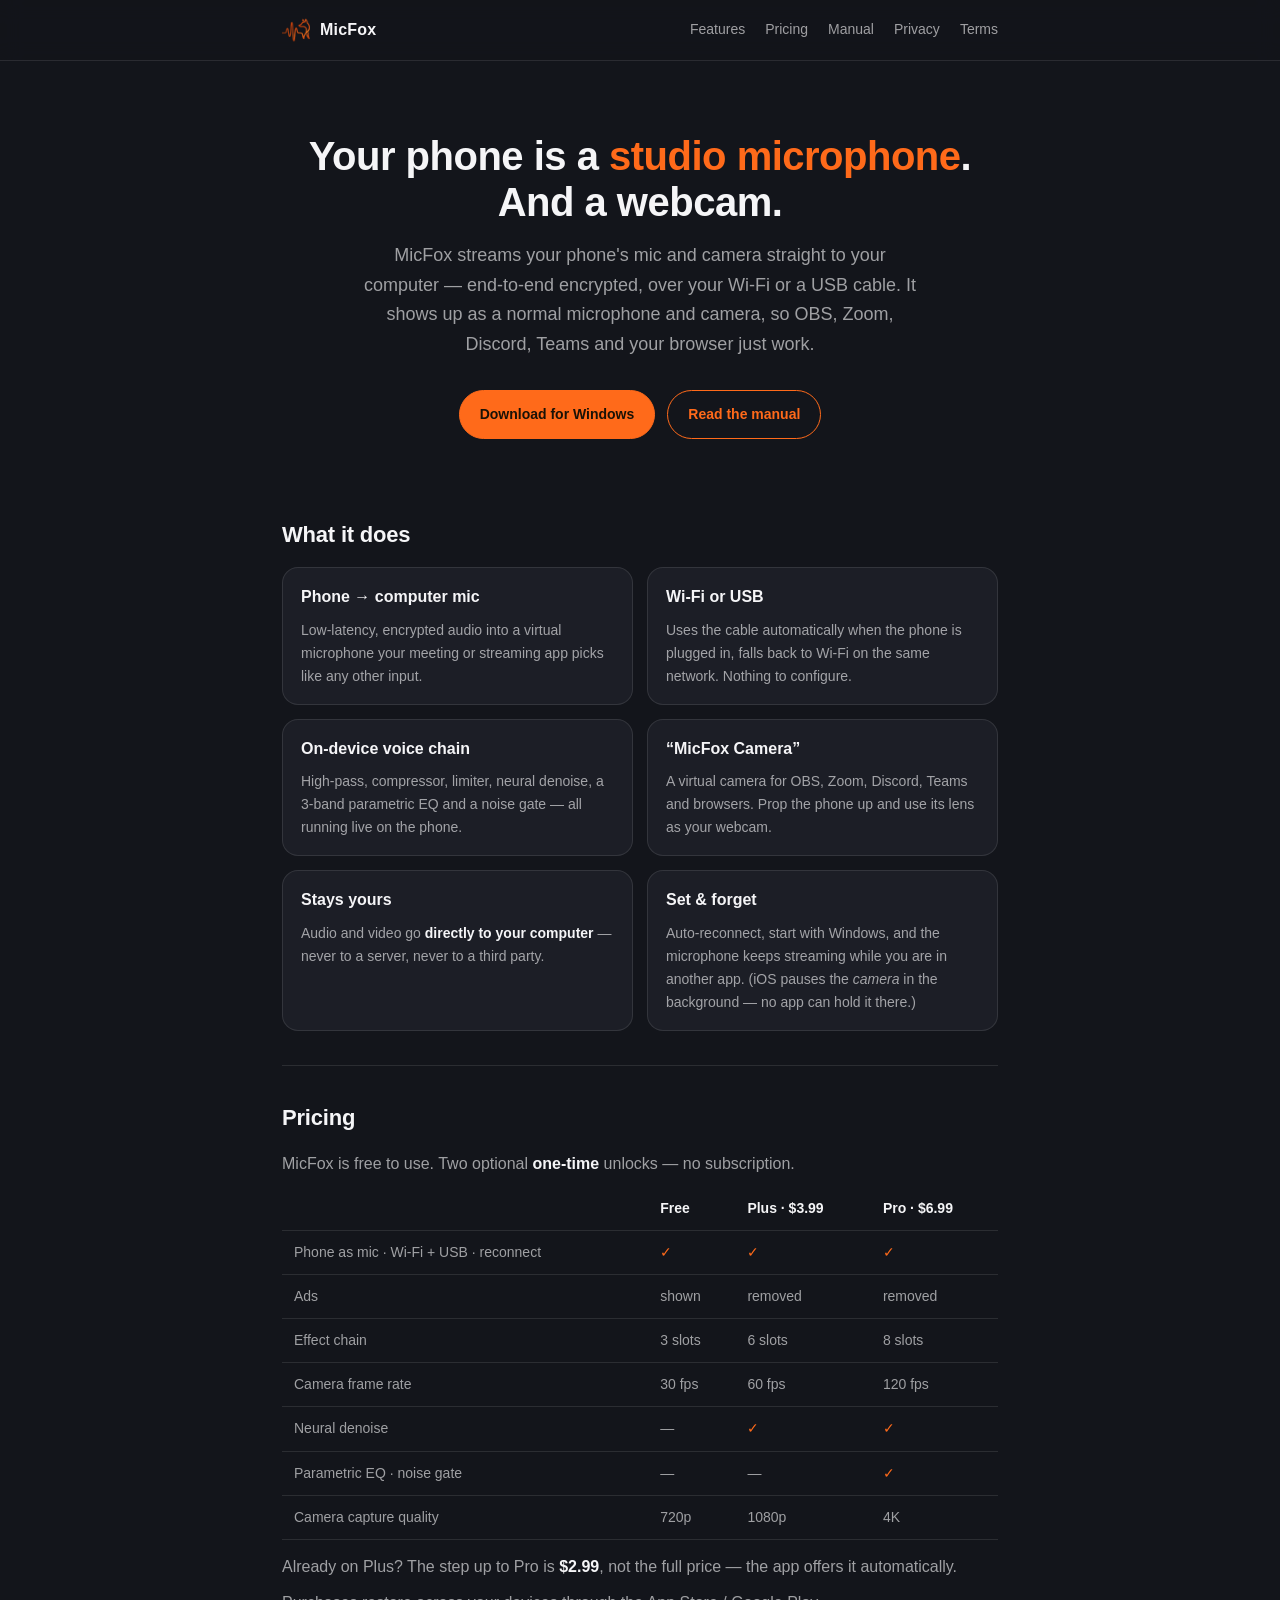
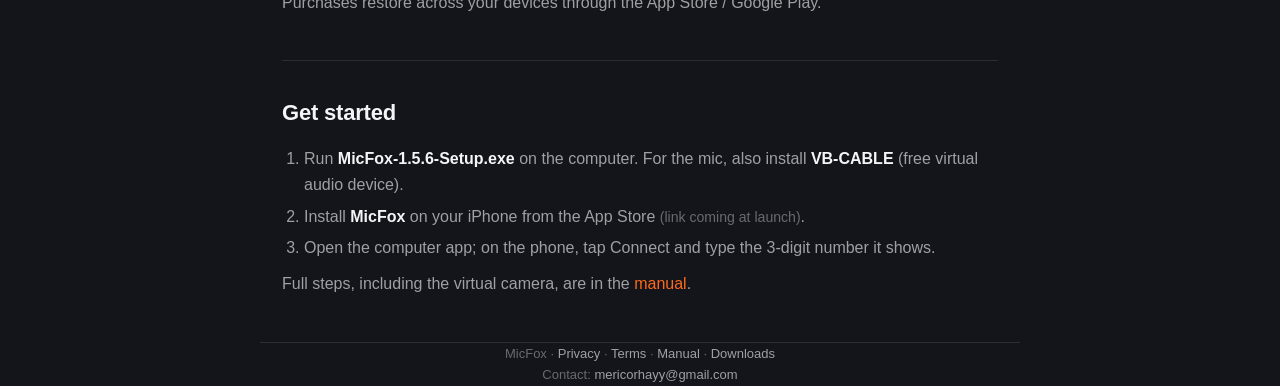
==== index.html @ fc6bb733 "The real logo, and the dead end in step 2 **"Install the phone app" had no link.** Plain text, no hr" ====
<!doctype html>
<html lang="en">
<head>
<meta charset="utf-8">
<meta name="viewport" content="width=device-width, initial-scale=1">
<title>MicFox — your phone as a studio mic &amp; webcam</title>
<meta name="description" content="MicFox streams your phone's microphone and camera to your computer, end-to-end encrypted, over Wi-Fi or a USB cable.">
<link rel="icon" href="micfox-mark.png" type="image/png">
<link rel="stylesheet" href="style.css">
</head>
<body>

<header>
  <div class="wrap">
    <a class="brand" href="./"><img class="mark" src="micfox-mark.png" alt="" width="26" height="26"> MicFox</a>
    <nav>
      <a href="#features">Features</a>
      <a href="#pricing">Pricing</a>
      <a href="manual.html">Manual</a>
      <a href="privacy.html">Privacy</a>
      <a href="terms.html">Terms</a>
    </nav>
  </div>
</header>

<main class="wrap">

  <div class="hero">
    <h1>Your phone is a <span class="accent">studio microphone</span>.<br>And a webcam.</h1>
    <p class="lead">MicFox streams your phone's mic and camera straight to your
      computer — end‑to‑end encrypted, over your Wi‑Fi or a USB cable. It shows
      up as a normal microphone and camera, so OBS, Zoom, Discord, Teams and your
      browser just work.</p>
    <div class="cta-row">
      <a class="btn primary" href="download/MicFox-1.5.6-Setup.exe">Download for Windows</a>
      <a class="btn" href="manual.html">Read the manual</a>
    </div>
  </div>

  <section id="features">
    <h2>What it does</h2>
    <div class="cards">
      <div class="card">
        <h3>Phone → computer mic</h3>
        <p>Low‑latency, encrypted audio into a virtual microphone your meeting or
          streaming app picks like any other input.</p>
      </div>
      <div class="card">
        <h3>Wi‑Fi or USB</h3>
        <p>Uses the cable automatically when the phone is plugged in, falls back
          to Wi‑Fi on the same network. Nothing to configure.</p>
      </div>
      <div class="card">
        <h3>On‑device voice chain</h3>
        <p>High‑pass, compressor, limiter, neural denoise, a 3‑band parametric
          EQ and a noise gate — all running live on the phone.</p>
      </div>
      <div class="card">
        <h3>“MicFox Camera”</h3>
        <p>A virtual camera for OBS, Zoom, Discord, Teams and browsers. Prop the
          phone up and use its lens as your webcam.</p>
      </div>
      <div class="card">
        <h3>Stays yours</h3>
        <p>Audio and video go <strong>directly to your computer</strong> — never
          to a server, never to a third party.</p>
      </div>
      <div class="card">
        <h3>Set&nbsp;&amp;&nbsp;forget</h3>
        <p>Auto‑reconnect, start with Windows, and the microphone keeps
          streaming while you are in another app. (iOS pauses the
          <em>camera</em> in the background — no app can hold it there.)</p>
      </div>
    </div>
  </section>

  <section id="pricing">
    <h2>Pricing</h2>
    <p>MicFox is free to use. Two optional <strong>one‑time</strong> unlocks —
      no subscription.</p>
    <table>
      <thead>
        <tr><th>&nbsp;</th><th>Free</th><th>Plus · $3.99</th><th>Pro · $6.99</th></tr>
      </thead>
      <tbody>
        <tr><td>Phone as mic · Wi‑Fi + USB · reconnect</td><td class="tick">✓</td><td class="tick">✓</td><td class="tick">✓</td></tr>
        <tr><td>Ads</td><td>shown</td><td>removed</td><td>removed</td></tr>
        <tr><td>Effect chain</td><td>3 slots</td><td>6 slots</td><td>8 slots</td></tr>
        <tr><td>Camera frame rate</td><td>30 fps</td><td>60 fps</td><td>120 fps</td></tr>
        <tr><td>Neural denoise</td><td>—</td><td class="tick">✓</td><td class="tick">✓</td></tr>
        <tr><td>Parametric EQ · noise gate</td><td>—</td><td>—</td><td class="tick">✓</td></tr>
        <tr><td>Camera capture quality</td><td>720p</td><td>1080p</td><td>4K</td></tr>
      </tbody>
    </table>
    <p style="margin-top:14px">Already on Plus? The step up to Pro is
      <strong>$2.99</strong>, not the full price &mdash; the app offers it
      automatically.</p>
    <p>Purchases restore across your devices through the
      App&nbsp;Store / Google&nbsp;Play.</p>
  </section>

  <section id="get">
    <h2>Get started</h2>
    <ol>
      <li>Run
        <a href="download/MicFox-1.5.6-Setup.exe"><strong>MicFox‑1.5.6‑Setup.exe</strong></a>
        on the computer. For the mic, also install
        <a href="https://vb-audio.com/Cable/"><strong>VB‑CABLE</strong></a>
        (free virtual audio device).</li>
      <!-- TODO: put the App Store URL in the href below and delete the note. -->
      <li>Install <strong>MicFox</strong> on your iPhone from the App&nbsp;Store
        <span class="soon">(link coming at launch)</span>.</li>
      <li>Open the computer app; on the phone, tap Connect and type the 3-digit number it shows.</li>
    </ol>
    <p>Full steps, including the virtual camera, are in the
      <a href="manual.html">manual</a>.</p>
  </section>

</main>

<footer class="wrap">
  MicFox · <a href="privacy.html">Privacy</a> · <a href="terms.html">Terms</a> · <a href="manual.html">Manual</a> ·
  <a href="download/MicFox-1.5.6-Setup.exe">Downloads</a><br>
  Contact: <a href="mailto:mericorhayy@gmail.com">mericorhayy@gmail.com</a>
</footer>

</body>
</html>
---- style.css ----
:root {
  --bg: #13151b;
  --surface: #1c1e26;
  --surface-2: #24262f;
  --border: rgba(255, 255, 255, 0.10);
  --text: #f5f5f7;
  --text-2: rgba(245, 245, 247, 0.62);
  --text-3: rgba(245, 245, 247, 0.38);
  --accent: #ff6a1a;
  --accent-soft: rgba(255, 106, 26, 0.14);
  --radius: 16px;
}

* { box-sizing: border-box; margin: 0; padding: 0; }

html { -webkit-text-size-adjust: 100%; }

body {
  background: var(--bg);
  color: var(--text);
  font: 16px/1.65 -apple-system, BlinkMacSystemFont, "Segoe UI", Roboto, Helvetica, Arial, sans-serif;
  -webkit-font-smoothing: antialiased;
}

a { color: var(--accent); text-decoration: none; }
a:hover { text-decoration: underline; }

.wrap { max-width: 760px; margin: 0 auto; padding: 0 22px; }

/* header */
header {
  border-bottom: 1px solid var(--border);
  background: rgba(19, 21, 27, 0.85);
  backdrop-filter: blur(10px);
  position: sticky; top: 0; z-index: 10;
}
header .wrap {
  display: flex; align-items: center; gap: 14px;
  height: 60px;
}
.brand {
  display: flex; align-items: center; gap: 10px;
  font-weight: 800; letter-spacing: 0.2px; color: var(--text);
}
.brand .mark {
  /* The mark is transparent artwork with its own silhouette, so it wants air
     around it rather than a tinted tile behind it. */
  width: 28px; height: 28px;
  object-fit: contain;
  display: block;
}
header nav { margin-left: auto; display: flex; gap: 20px; font-size: 14px; }
header nav a { color: var(--text-2); }
header nav a:hover { color: var(--text); text-decoration: none; }

/* hero */
.hero { padding: 72px 0 44px; text-align: center; }
.hero h1 { font-size: 40px; line-height: 1.15; letter-spacing: -0.5px; }
.hero .accent { color: var(--accent); }
.hero p.lead { color: var(--text-2); font-size: 18px; margin: 16px auto 0; max-width: 560px; }

.cta-row { display: flex; gap: 12px; justify-content: center; flex-wrap: wrap; margin-top: 30px; }
.btn {
  display: inline-flex; align-items: center; gap: 8px;
  padding: 12px 20px; border-radius: 999px; font-weight: 700; font-size: 14px;
  border: 1px solid var(--accent); color: var(--accent);
}
.btn:hover { text-decoration: none; }
.btn.primary { background: var(--accent); color: #1a1206; border-color: var(--accent); }

/* sections */
main { padding: 8px 0 80px; }
section { padding: 34px 0; border-top: 1px solid var(--border); }
section:first-of-type { border-top: 0; }
h2 { font-size: 22px; letter-spacing: -0.2px; margin-bottom: 14px; }
h3 { font-size: 16px; margin: 22px 0 8px; }
p { color: var(--text-2); margin: 10px 0; }
ul, ol { color: var(--text-2); margin: 10px 0 10px 22px; }
li { margin: 5px 0; }
strong { color: var(--text); font-weight: 650; }

.cards { display: grid; grid-template-columns: 1fr 1fr; gap: 14px; margin-top: 8px; }
@media (max-width: 620px) { .cards { grid-template-columns: 1fr; } }
.card {
  background: var(--surface); border: 1px solid var(--border);
  border-radius: var(--radius); padding: 16px 18px;
}
.card h3 { margin-top: 0; color: var(--text); }
.card p { margin: 6px 0 0; font-size: 14px; }

/* pricing table */
table { width: 100%; border-collapse: collapse; margin-top: 10px; font-size: 14px; }
th, td { text-align: left; padding: 10px 12px; border-bottom: 1px solid var(--border); }
th { color: var(--text); font-weight: 700; }
td { color: var(--text-2); }
td.tick { color: var(--accent); }

/* callout */
.note {
  background: var(--accent-soft); border: 1px solid rgba(255,106,26,0.35);
  border-radius: 12px; padding: 12px 16px; font-size: 14px; color: var(--text-2);
}

code {
  background: var(--surface-2); border: 1px solid var(--border);
  padding: 2px 6px; border-radius: 6px; font-size: 13px;
  font-family: ui-monospace, SFMono-Regular, Menlo, Consolas, monospace;
  color: var(--text);
}
pre {
  background: var(--surface-2); border: 1px solid var(--border);
  padding: 14px 16px; border-radius: 12px; overflow-x: auto; margin: 12px 0;
}
pre code { background: none; border: 0; padding: 0; }

/* footer */
footer {
  border-top: 1px solid var(--border); padding: 26px 0 40px;
  color: var(--text-3); font-size: 13px; text-align: center;
}
footer a { color: var(--text-2); }

.doc h1 { font-size: 30px; letter-spacing: -0.4px; margin: 40px 0 6px; }
.doc .updated { color: var(--text-3); font-size: 13px; margin-bottom: 8px; }

/* "link coming at launch" — a pending App Store link, marked as pending rather
   than left as plain text that reads like a dead end. */
.soon {
  font-size: .88em;
  color: var(--text-3);
  white-space: nowrap;
}
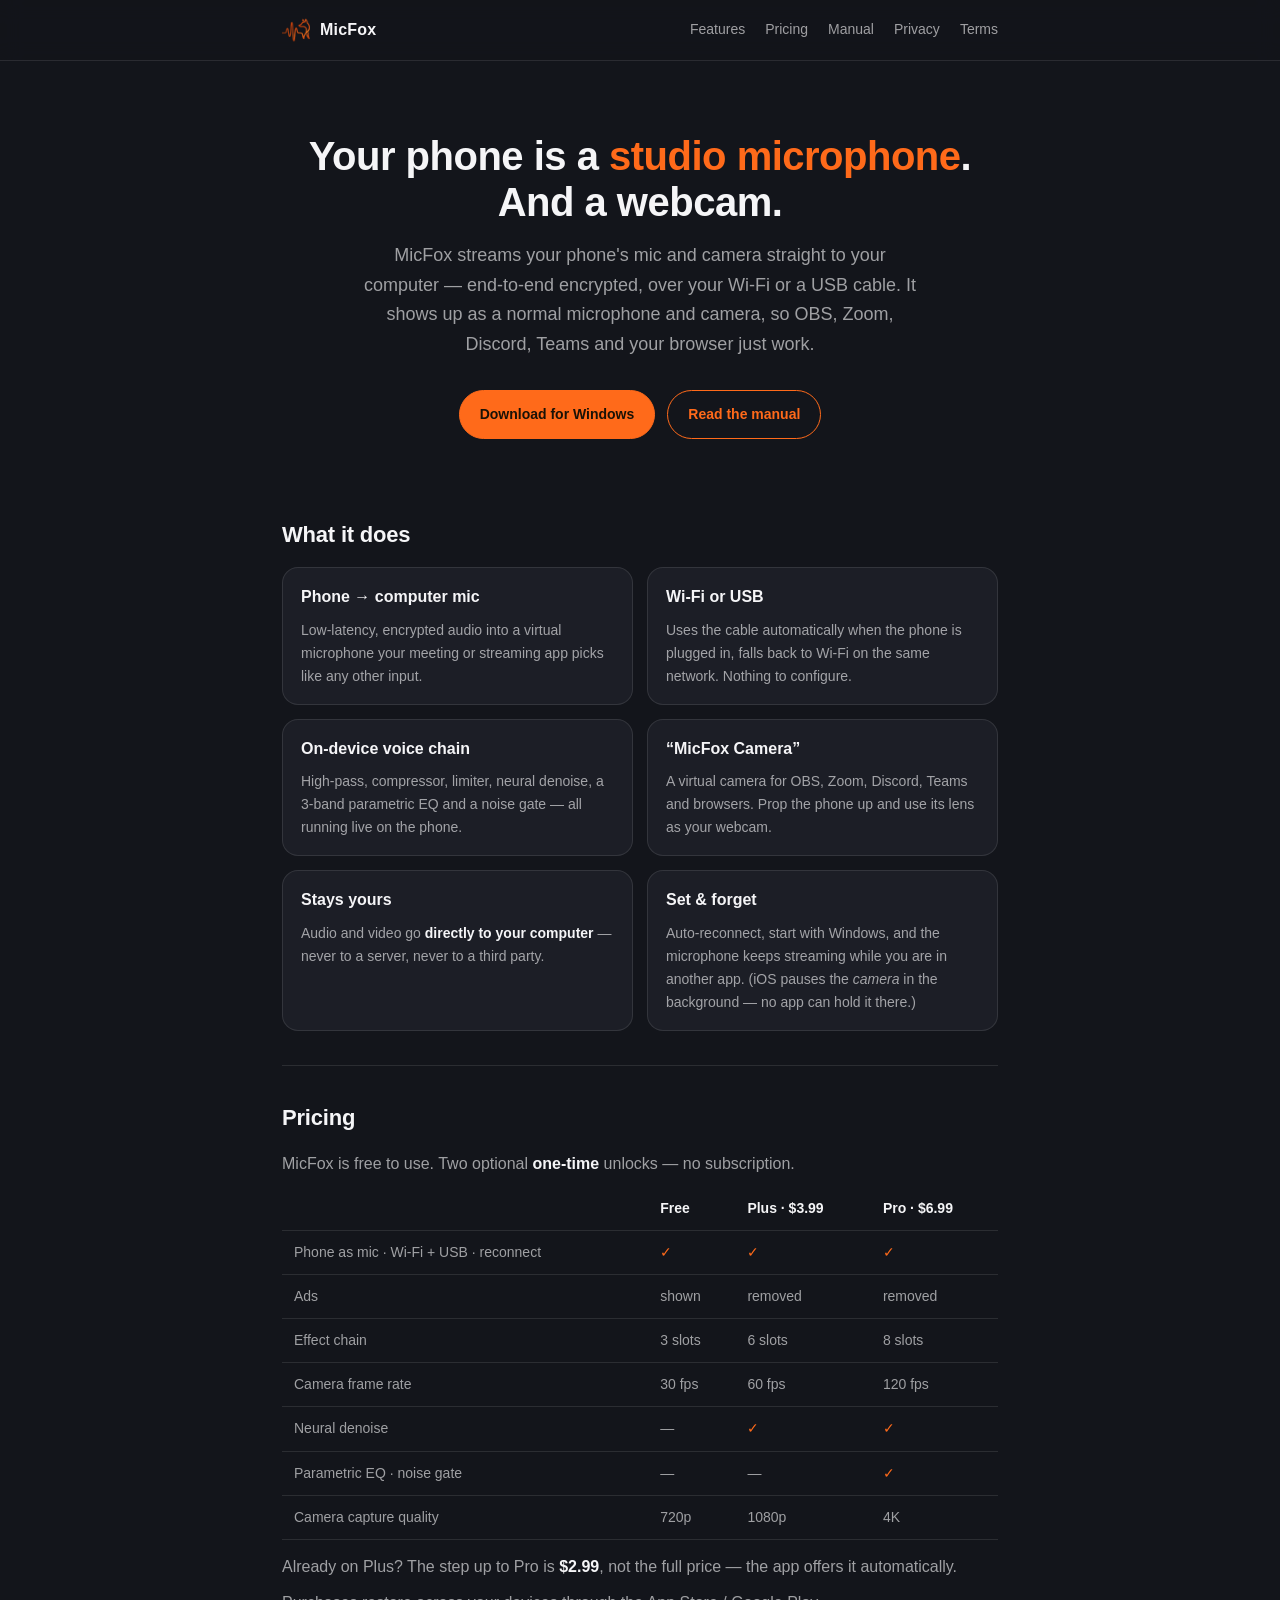
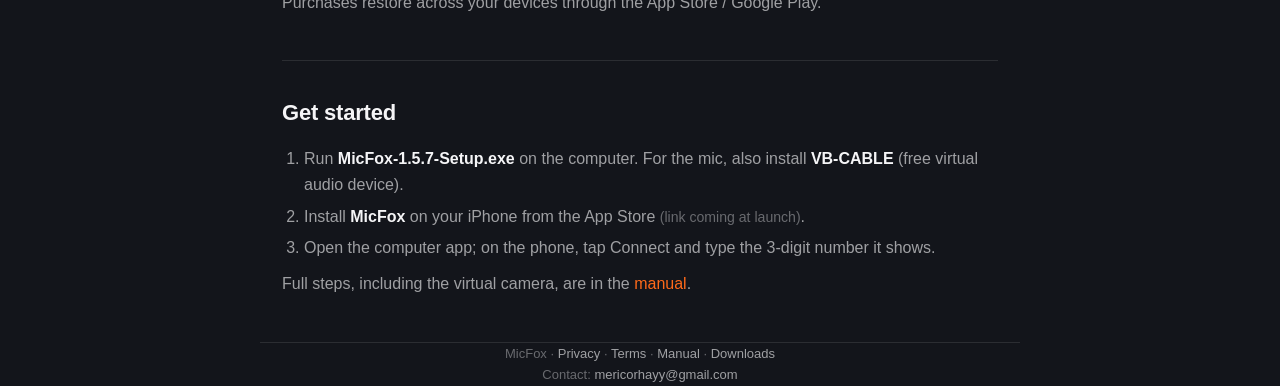
==== commit d4088ad7: "Ship 1.5.7 The site was serving 1.5.6 while the phone build moved to 1.5.7. Same installer the deskt" ====
--- a/index.html
+++ b/index.html
@@ -32,7 +32,7 @@
       up as a normal microphone and camera, so OBS, Zoom, Discord, Teams and your
       browser just work.</p>
     <div class="cta-row">
-      <a class="btn primary" href="download/MicFox-1.5.6-Setup.exe">Download for Windows</a>
+      <a class="btn primary" href="download/MicFox-1.5.7-Setup.exe">Download for Windows</a>
       <a class="btn" href="manual.html">Read the manual</a>
     </div>
   </div>
@@ -103,7 +103,7 @@
     <h2>Get started</h2>
     <ol>
       <li>Run
-        <a href="download/MicFox-1.5.6-Setup.exe"><strong>MicFox‑1.5.6‑Setup.exe</strong></a>
+        <a href="download/MicFox-1.5.7-Setup.exe"><strong>MicFox‑1.5.7‑Setup.exe</strong></a>
         on the computer. For the mic, also install
         <a href="https://vb-audio.com/Cable/"><strong>VB‑CABLE</strong></a>
         (free virtual audio device).</li>
@@ -120,7 +120,7 @@
 
 <footer class="wrap">
   MicFox · <a href="privacy.html">Privacy</a> · <a href="terms.html">Terms</a> · <a href="manual.html">Manual</a> ·
-  <a href="download/MicFox-1.5.6-Setup.exe">Downloads</a><br>
+  <a href="download/MicFox-1.5.7-Setup.exe">Downloads</a><br>
   Contact: <a href="mailto:mericorhayy@gmail.com">mericorhayy@gmail.com</a>
 </footer>
 
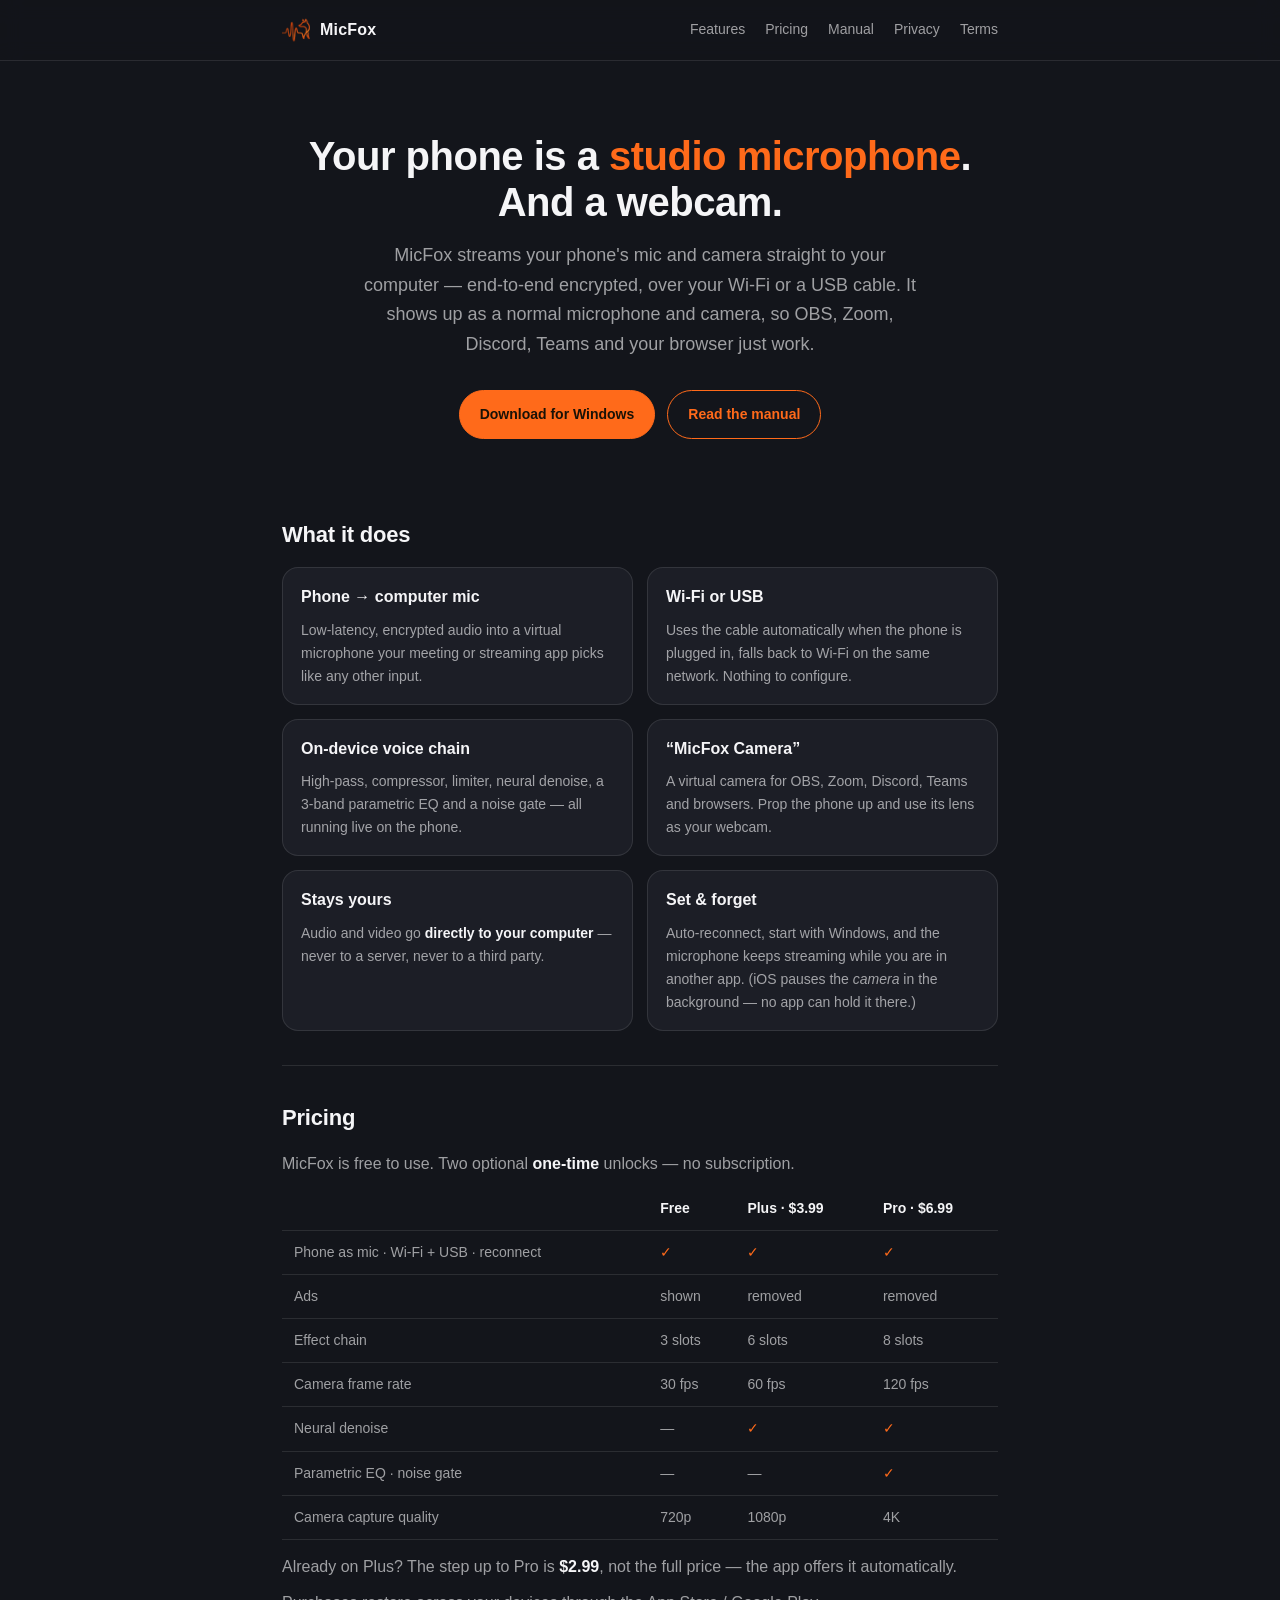
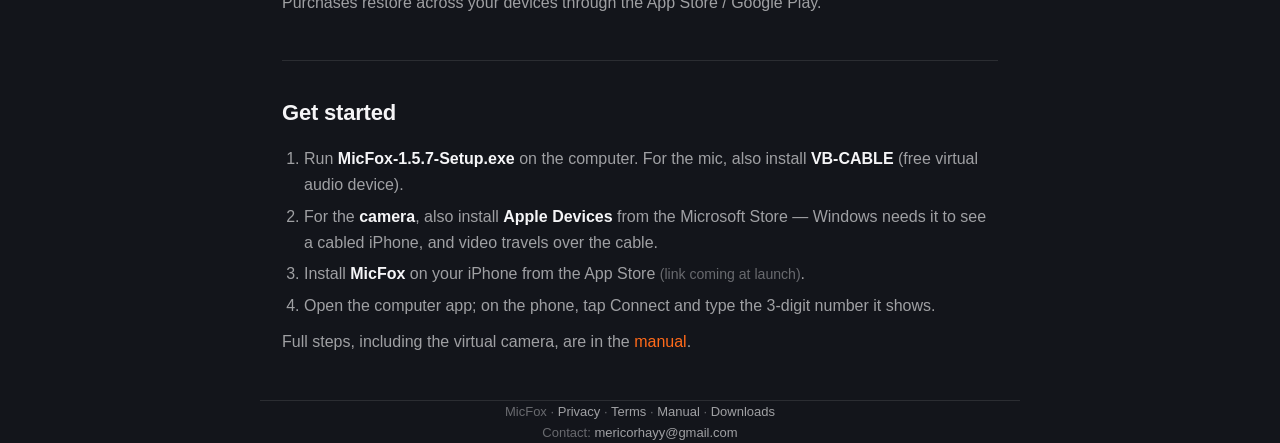
==== commit 7f3dcd22: "Say that USB video needs Apple Devices Video only ever travels over the cable, and Windows can only " ====
--- a/index.html
+++ b/index.html
@@ -107,6 +107,10 @@
         on the computer. For the mic, also install
         <a href="https://vb-audio.com/Cable/"><strong>VB‑CABLE</strong></a>
         (free virtual audio device).</li>
+      <li>For the <strong>camera</strong>, also install
+        <a href="https://apps.microsoft.com/detail/9np83lwlpz9k"><strong>Apple&nbsp;Devices</strong></a>
+        from the Microsoft&nbsp;Store — Windows needs it to see a cabled iPhone,
+        and video travels over the cable.</li>
       <!-- TODO: put the App Store URL in the href below and delete the note. -->
       <li>Install <strong>MicFox</strong> on your iPhone from the App&nbsp;Store
         <span class="soon">(link coming at launch)</span>.</li>
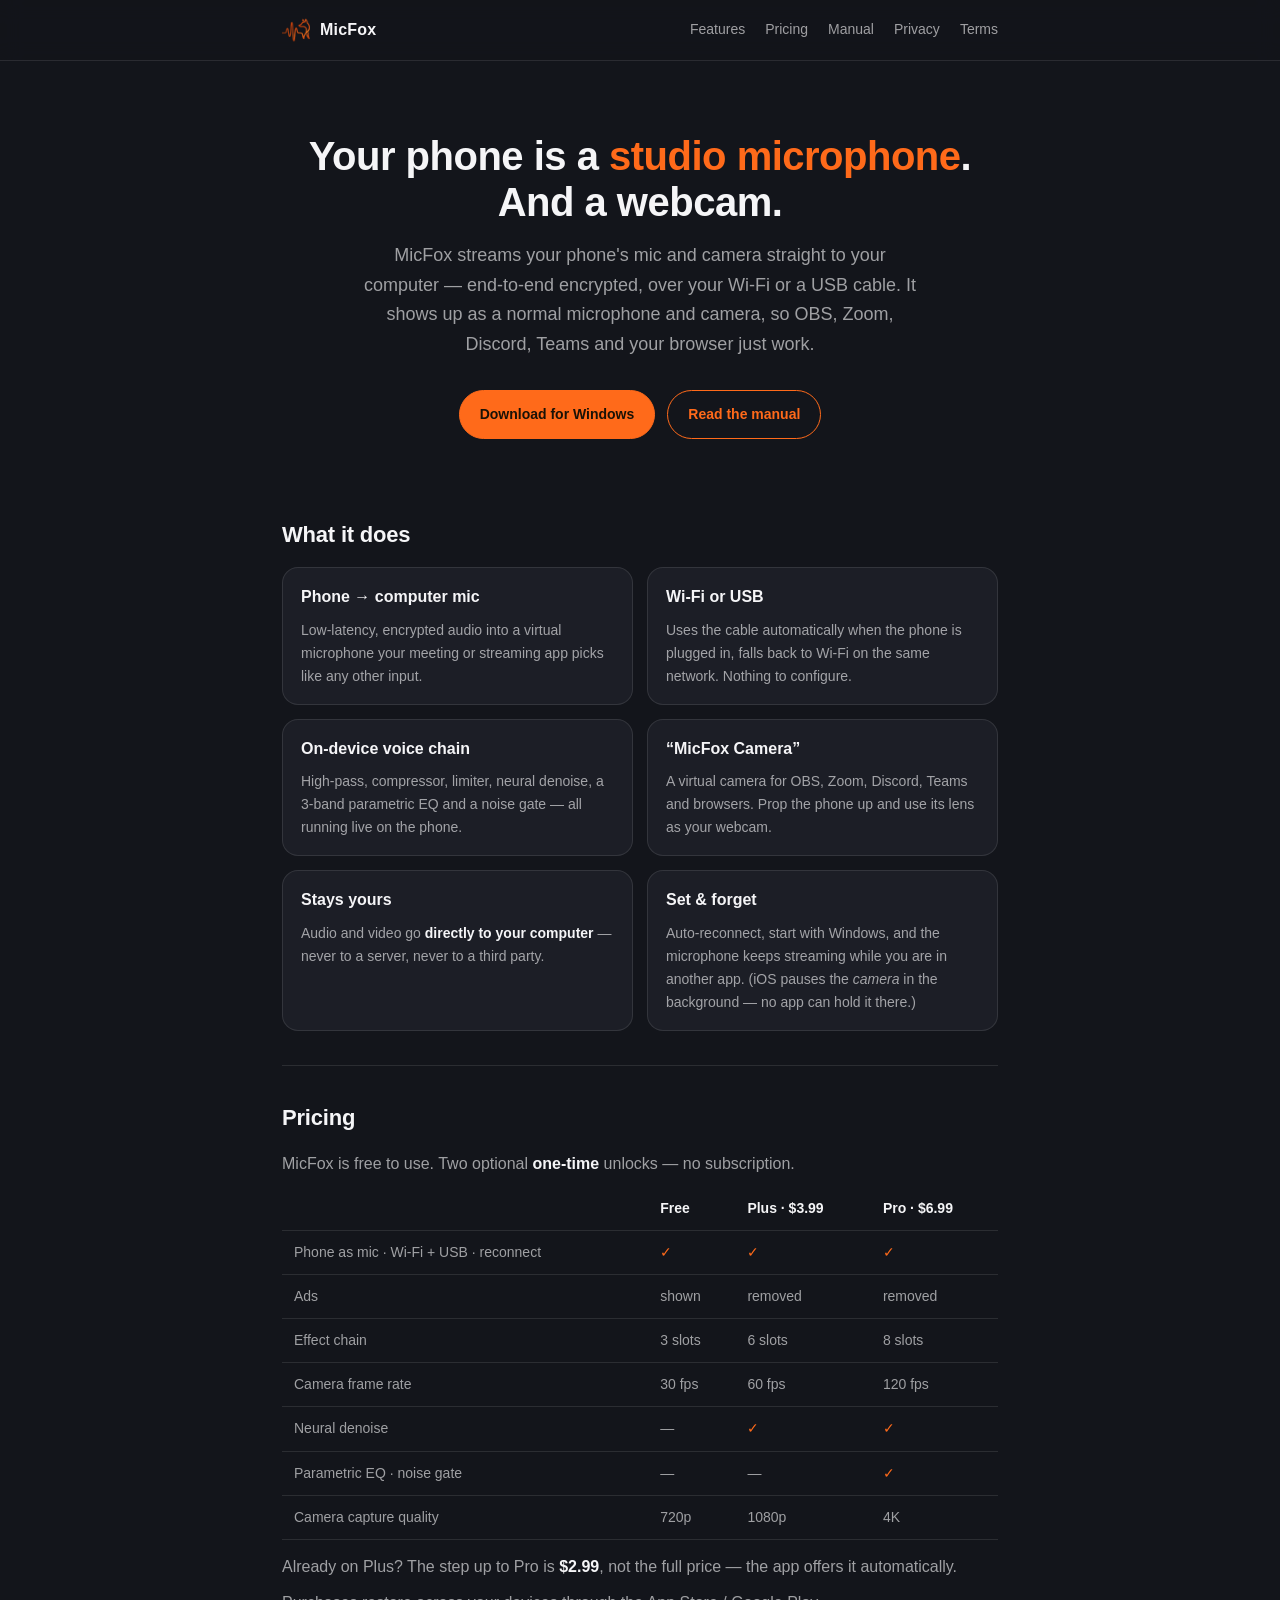
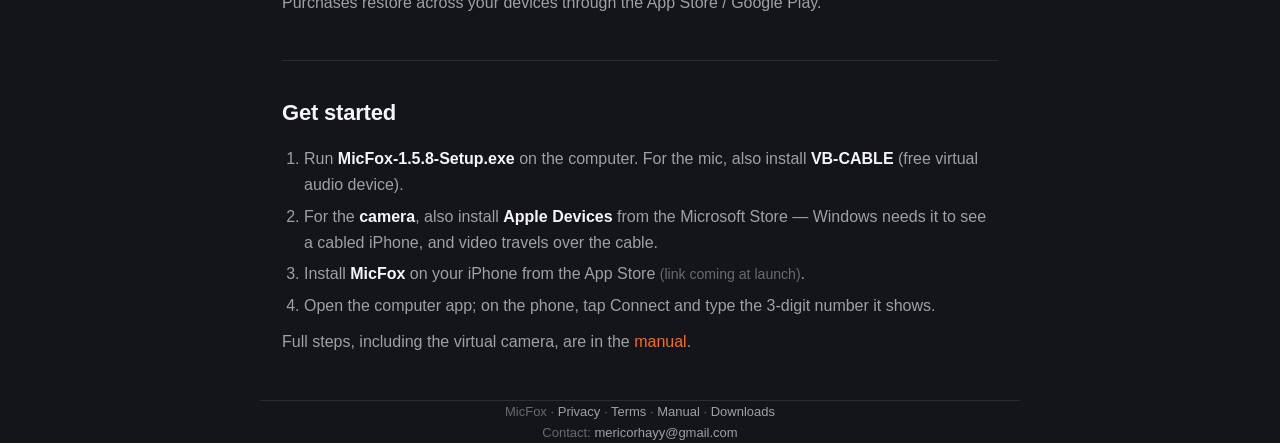
==== commit b07c7fad: "Ship 1.5.8 Keeps the site's installer in step with the phone build, so a support conversation is not" ====
--- a/index.html
+++ b/index.html
@@ -32,7 +32,7 @@
       up as a normal microphone and camera, so OBS, Zoom, Discord, Teams and your
       browser just work.</p>
     <div class="cta-row">
-      <a class="btn primary" href="download/MicFox-1.5.7-Setup.exe">Download for Windows</a>
+      <a class="btn primary" href="download/MicFox-1.5.8-Setup.exe">Download for Windows</a>
       <a class="btn" href="manual.html">Read the manual</a>
     </div>
   </div>
@@ -103,7 +103,7 @@
     <h2>Get started</h2>
     <ol>
       <li>Run
-        <a href="download/MicFox-1.5.7-Setup.exe"><strong>MicFox‑1.5.7‑Setup.exe</strong></a>
+        <a href="download/MicFox-1.5.8-Setup.exe"><strong>MicFox‑1.5.8‑Setup.exe</strong></a>
         on the computer. For the mic, also install
         <a href="https://vb-audio.com/Cable/"><strong>VB‑CABLE</strong></a>
         (free virtual audio device).</li>
@@ -124,7 +124,7 @@
 
 <footer class="wrap">
   MicFox · <a href="privacy.html">Privacy</a> · <a href="terms.html">Terms</a> · <a href="manual.html">Manual</a> ·
-  <a href="download/MicFox-1.5.7-Setup.exe">Downloads</a><br>
+  <a href="download/MicFox-1.5.8-Setup.exe">Downloads</a><br>
   Contact: <a href="mailto:mericorhayy@gmail.com">mericorhayy@gmail.com</a>
 </footer>
 
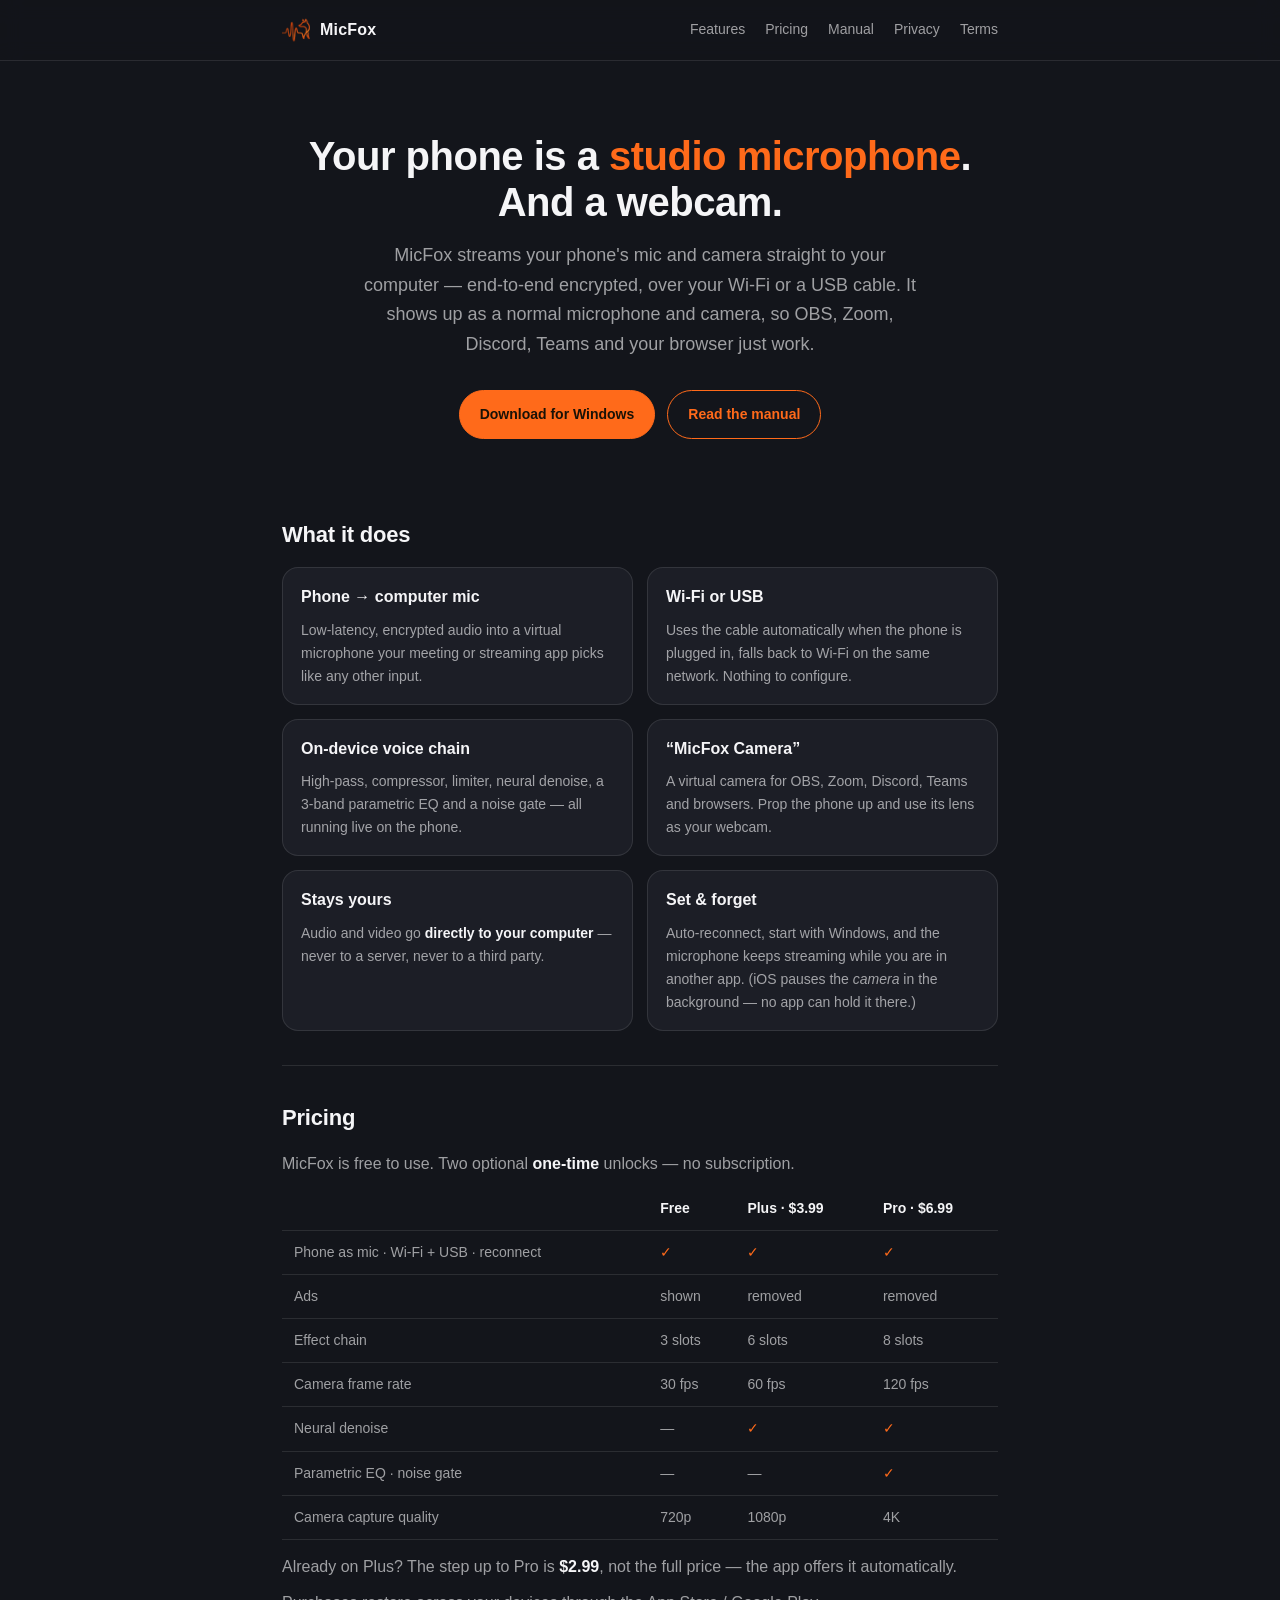
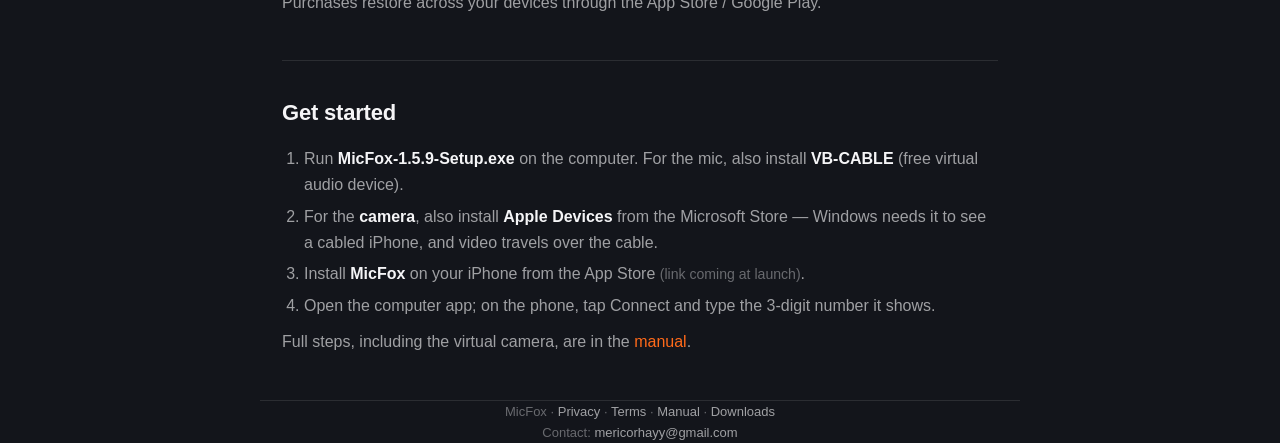
==== commit 9f82f6da: "Ship 1.5.9" ====
--- a/index.html
+++ b/index.html
@@ -32,7 +32,7 @@
       up as a normal microphone and camera, so OBS, Zoom, Discord, Teams and your
       browser just work.</p>
     <div class="cta-row">
-      <a class="btn primary" href="download/MicFox-1.5.8-Setup.exe">Download for Windows</a>
+      <a class="btn primary" href="download/MicFox-1.5.9-Setup.exe">Download for Windows</a>
       <a class="btn" href="manual.html">Read the manual</a>
     </div>
   </div>
@@ -103,7 +103,7 @@
     <h2>Get started</h2>
     <ol>
       <li>Run
-        <a href="download/MicFox-1.5.8-Setup.exe"><strong>MicFox‑1.5.8‑Setup.exe</strong></a>
+        <a href="download/MicFox-1.5.9-Setup.exe"><strong>MicFox‑1.5.9‑Setup.exe</strong></a>
         on the computer. For the mic, also install
         <a href="https://vb-audio.com/Cable/"><strong>VB‑CABLE</strong></a>
         (free virtual audio device).</li>
@@ -124,7 +124,7 @@
 
 <footer class="wrap">
   MicFox · <a href="privacy.html">Privacy</a> · <a href="terms.html">Terms</a> · <a href="manual.html">Manual</a> ·
-  <a href="download/MicFox-1.5.8-Setup.exe">Downloads</a><br>
+  <a href="download/MicFox-1.5.9-Setup.exe">Downloads</a><br>
   Contact: <a href="mailto:mericorhayy@gmail.com">mericorhayy@gmail.com</a>
 </footer>
 
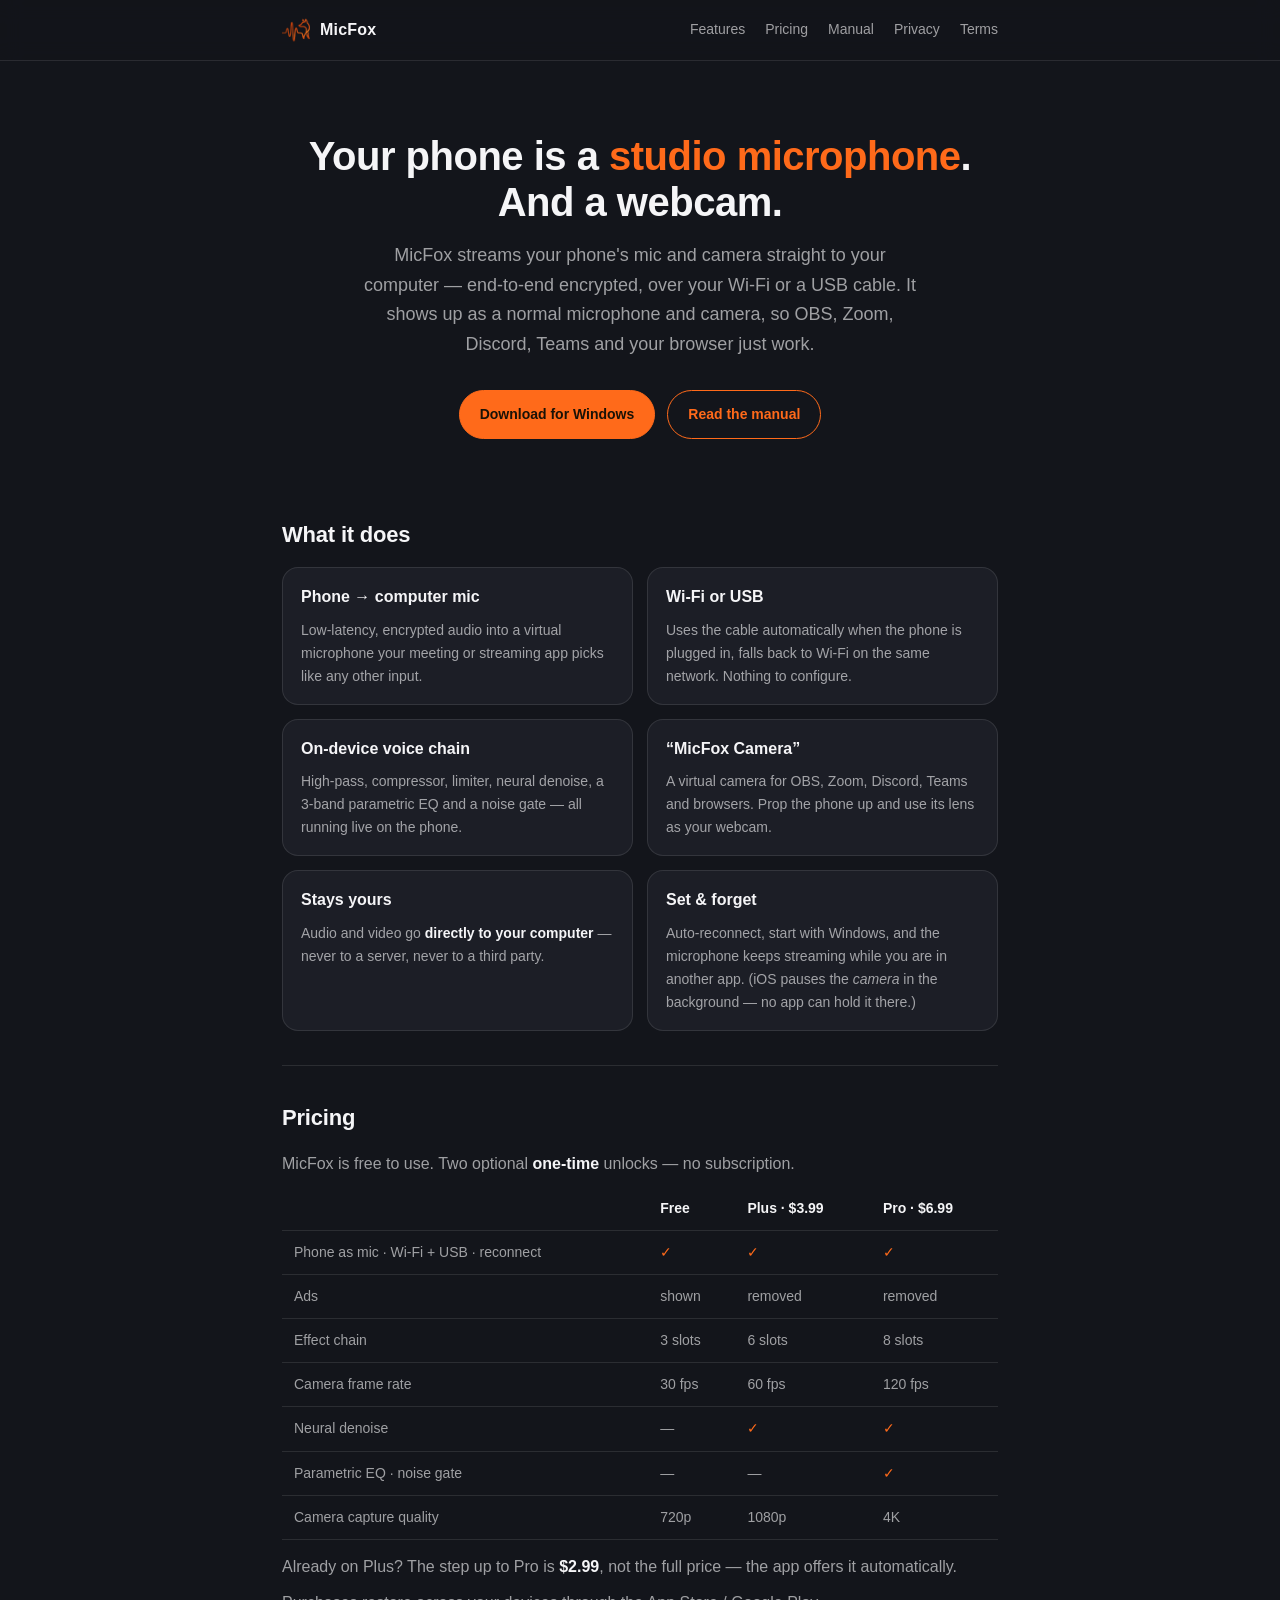
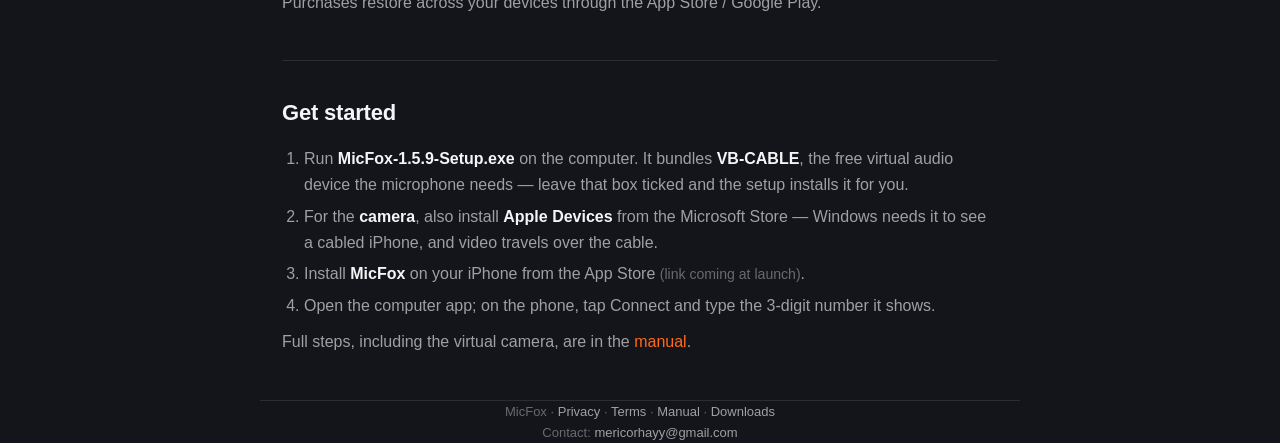
==== commit af12aac8: "The setup already installs VB-CABLE — stop telling people to fetch it Both pages sent the user to vb" ====
--- a/index.html
+++ b/index.html
@@ -104,9 +104,9 @@
     <ol>
       <li>Run
         <a href="download/MicFox-1.5.9-Setup.exe"><strong>MicFox‑1.5.9‑Setup.exe</strong></a>
-        on the computer. For the mic, also install
-        <a href="https://vb-audio.com/Cable/"><strong>VB‑CABLE</strong></a>
-        (free virtual audio device).</li>
+        on the computer. It bundles <strong>VB‑CABLE</strong>, the free virtual
+        audio device the microphone needs — leave that box ticked and the setup
+        installs it for you.</li>
       <li>For the <strong>camera</strong>, also install
         <a href="https://apps.microsoft.com/detail/9np83lwlpz9k"><strong>Apple&nbsp;Devices</strong></a>
         from the Microsoft&nbsp;Store — Windows needs it to see a cabled iPhone,
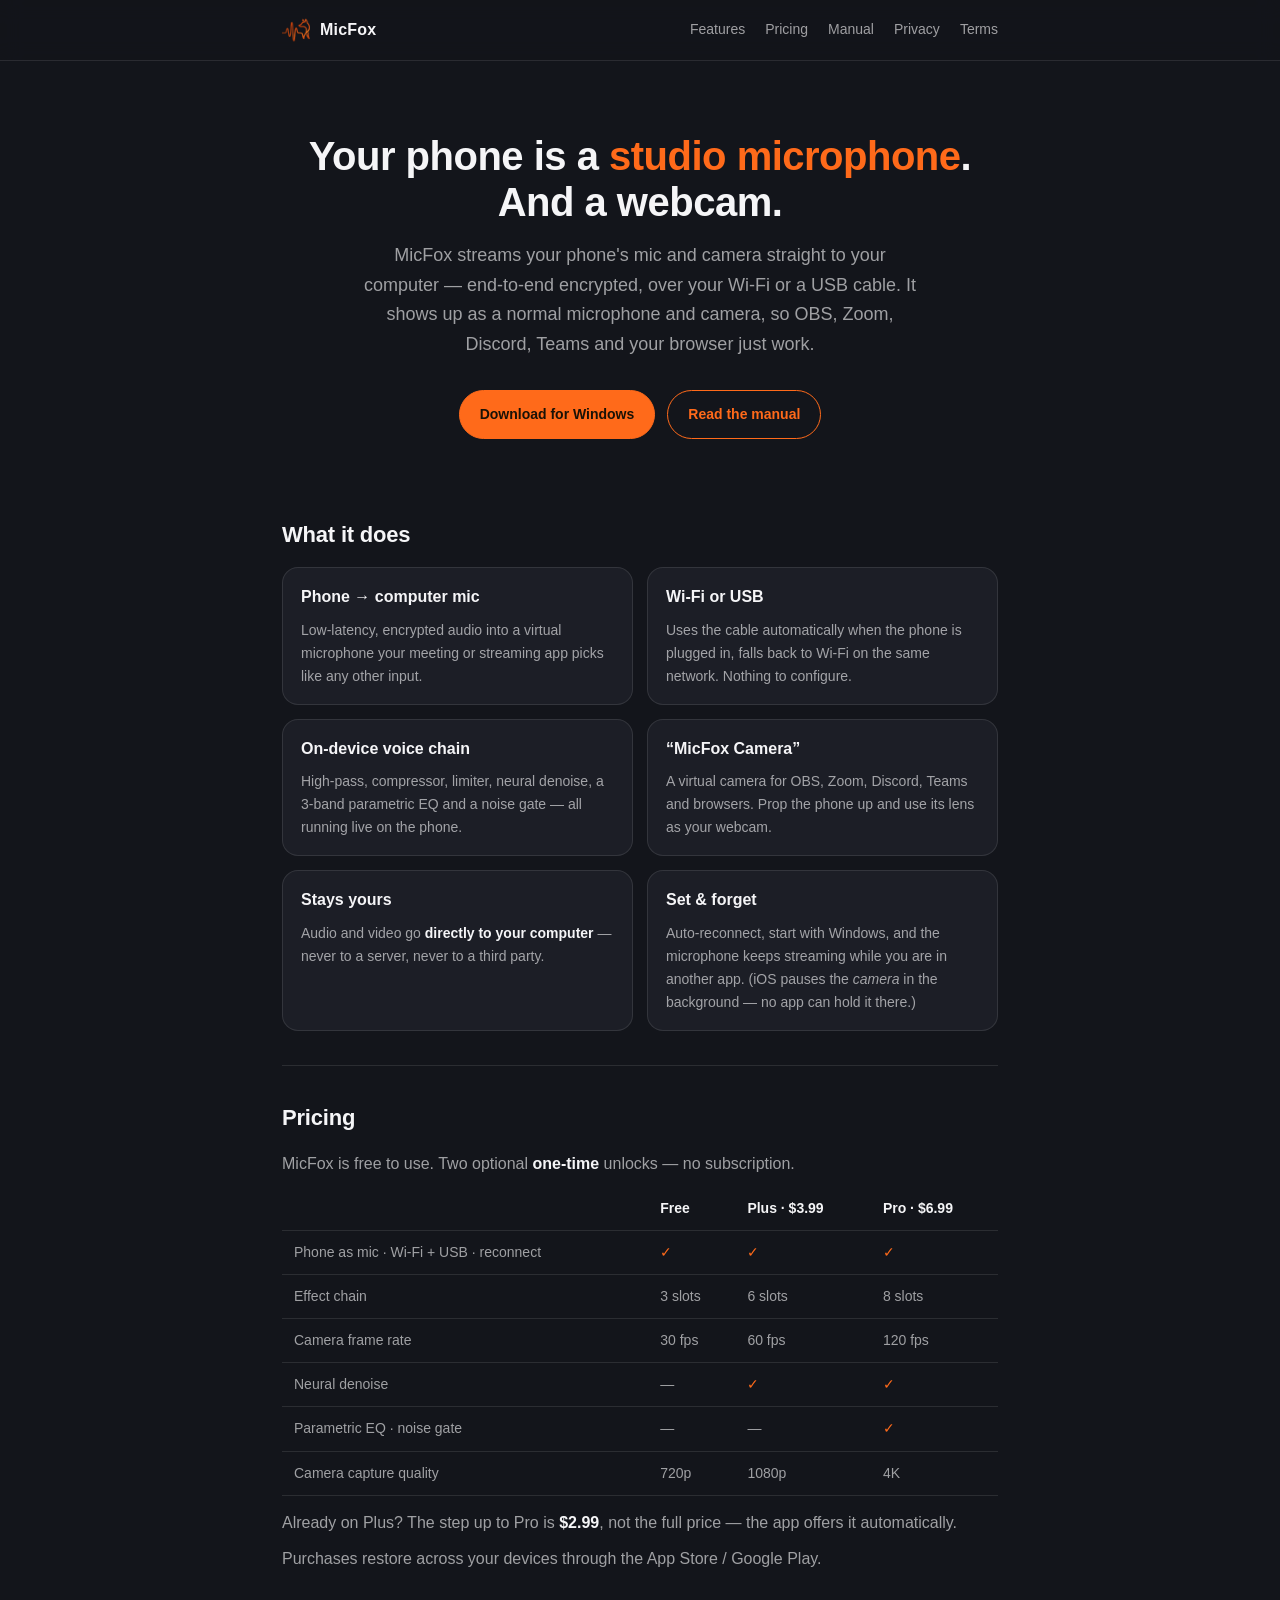
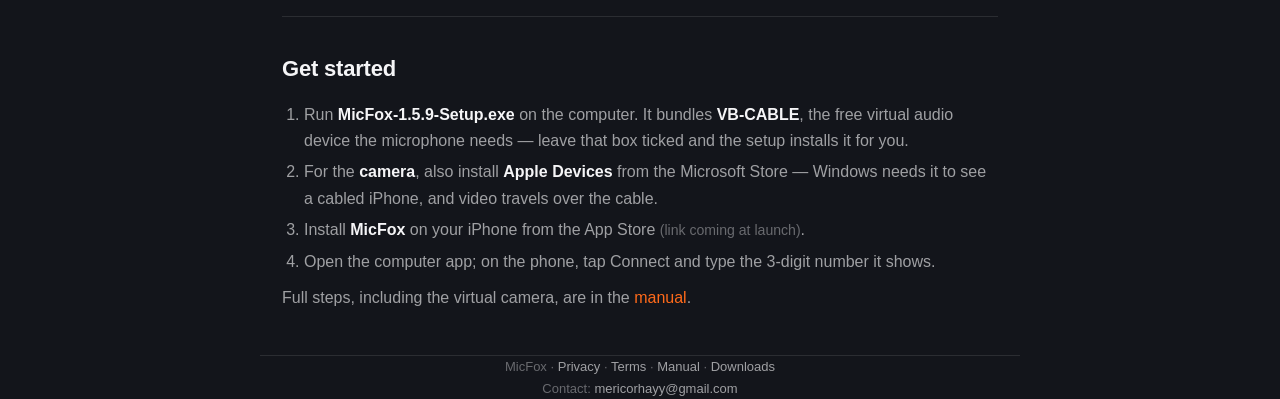
==== commit c614b097: "No advertising, anywhere The free tier's house ad is gone and no ad network is replacing it, so the " ====
--- a/index.html
+++ b/index.html
@@ -84,7 +84,6 @@
       </thead>
       <tbody>
         <tr><td>Phone as mic · Wi‑Fi + USB · reconnect</td><td class="tick">✓</td><td class="tick">✓</td><td class="tick">✓</td></tr>
-        <tr><td>Ads</td><td>shown</td><td>removed</td><td>removed</td></tr>
         <tr><td>Effect chain</td><td>3 slots</td><td>6 slots</td><td>8 slots</td></tr>
         <tr><td>Camera frame rate</td><td>30 fps</td><td>60 fps</td><td>120 fps</td></tr>
         <tr><td>Neural denoise</td><td>—</td><td class="tick">✓</td><td class="tick">✓</td></tr>
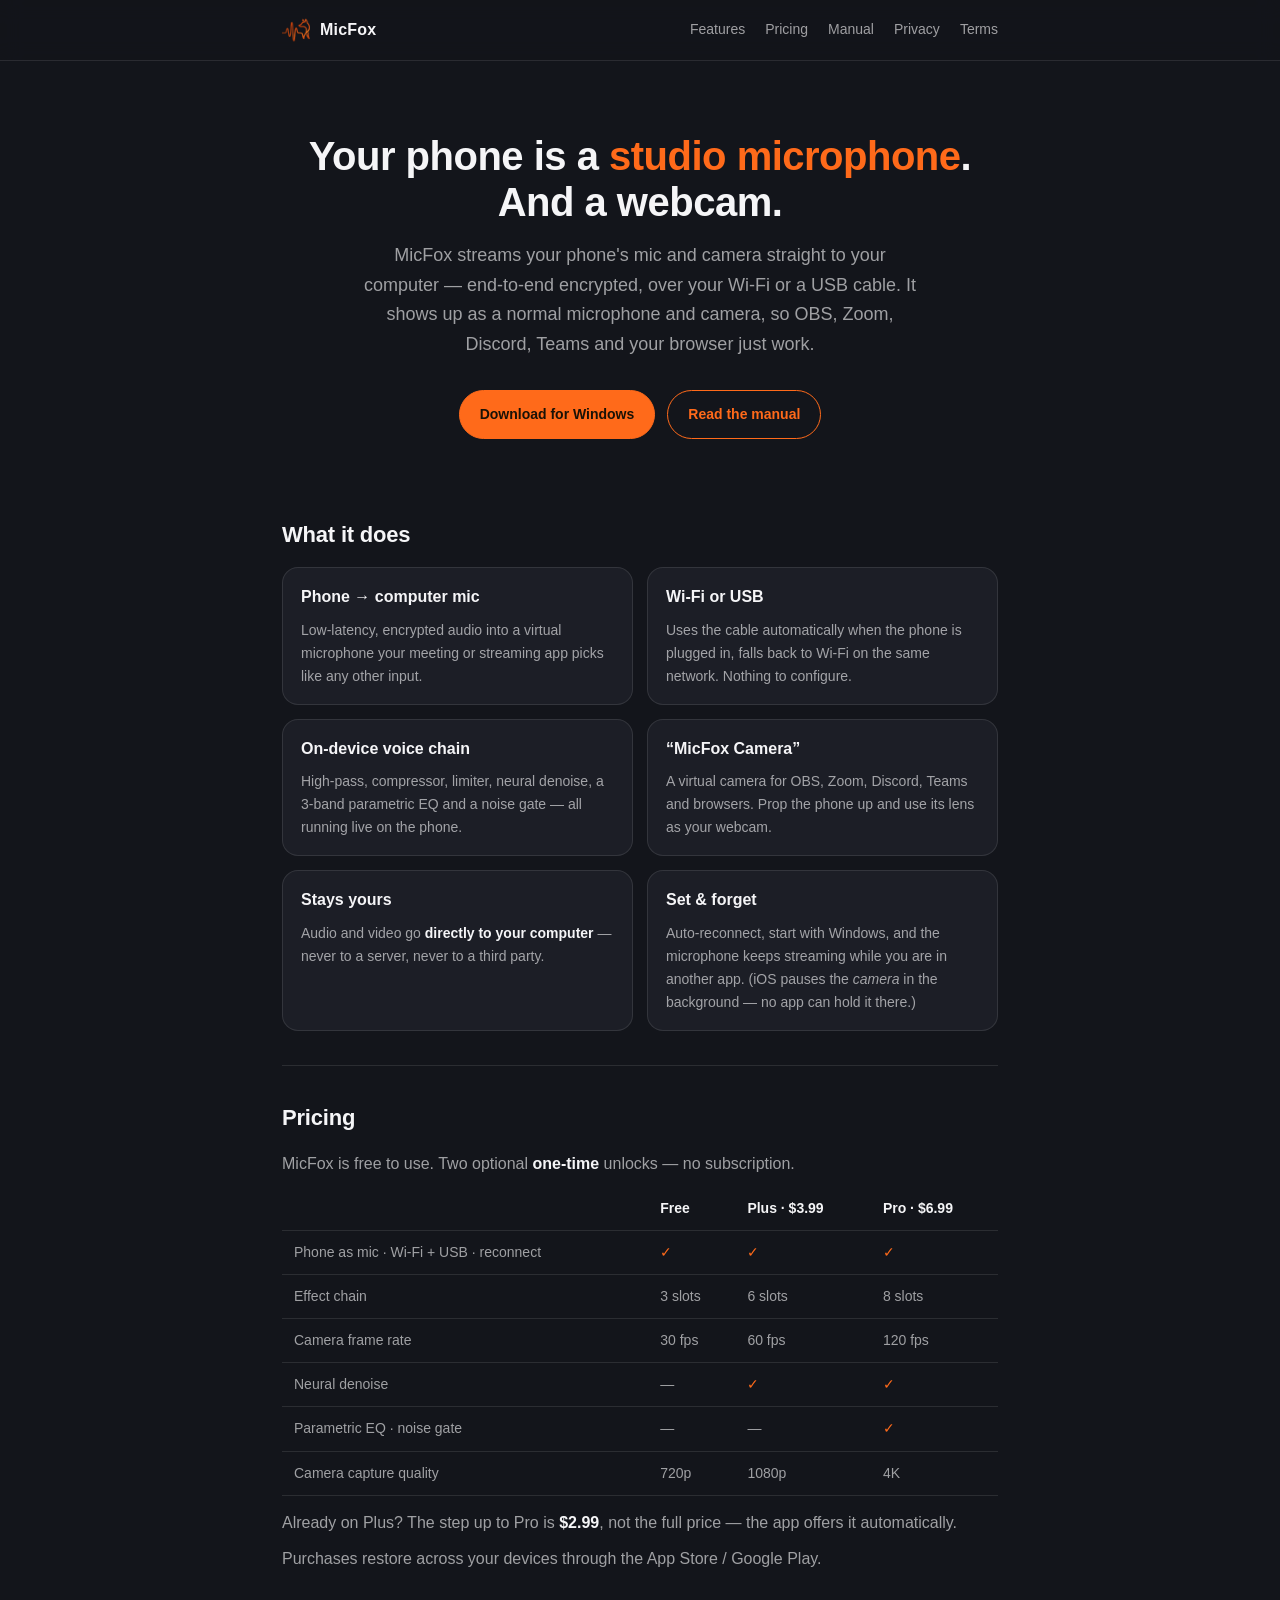
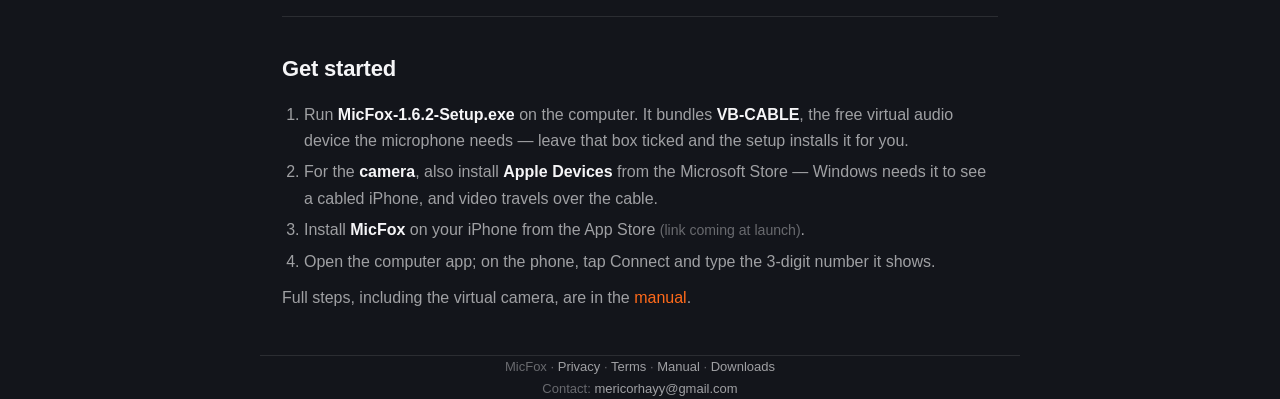
==== commit b13fbb6b: "Ship 1.6.2" ====
--- a/index.html
+++ b/index.html
@@ -32,7 +32,7 @@
       up as a normal microphone and camera, so OBS, Zoom, Discord, Teams and your
       browser just work.</p>
     <div class="cta-row">
-      <a class="btn primary" href="download/MicFox-1.5.9-Setup.exe">Download for Windows</a>
+      <a class="btn primary" href="download/MicFox-1.6.2-Setup.exe">Download for Windows</a>
       <a class="btn" href="manual.html">Read the manual</a>
     </div>
   </div>
@@ -102,7 +102,7 @@
     <h2>Get started</h2>
     <ol>
       <li>Run
-        <a href="download/MicFox-1.5.9-Setup.exe"><strong>MicFox‑1.5.9‑Setup.exe</strong></a>
+        <a href="download/MicFox-1.6.2-Setup.exe"><strong>MicFox‑1.6.2‑Setup.exe</strong></a>
         on the computer. It bundles <strong>VB‑CABLE</strong>, the free virtual
         audio device the microphone needs — leave that box ticked and the setup
         installs it for you.</li>
@@ -123,7 +123,7 @@
 
 <footer class="wrap">
   MicFox · <a href="privacy.html">Privacy</a> · <a href="terms.html">Terms</a> · <a href="manual.html">Manual</a> ·
-  <a href="download/MicFox-1.5.9-Setup.exe">Downloads</a><br>
+  <a href="download/MicFox-1.6.2-Setup.exe">Downloads</a><br>
   Contact: <a href="mailto:mericorhayy@gmail.com">mericorhayy@gmail.com</a>
 </footer>
 
